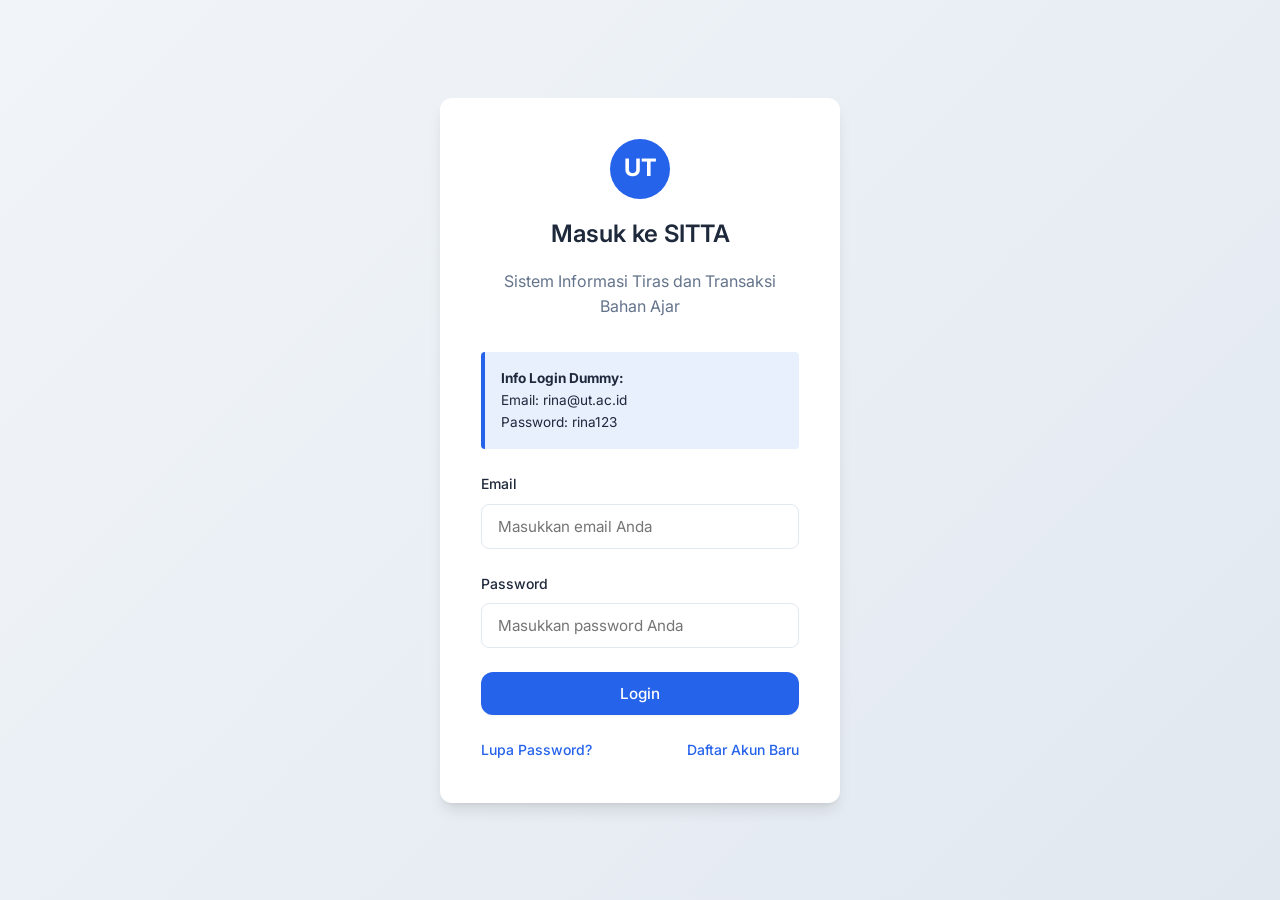
==== login.html @ 65f55c3a "Tugas Praktik 1 SITTA Frontend" ====
<!DOCTYPE html>
<html lang="id">
<head>
  <meta charset="UTF-8">
  <meta name="viewport" content="width=device-width, initial-scale=1.0">
  <title>Login - SITTA Universitas Terbuka</title>
  
  <!-- Google Fonts -->
  <link rel="preconnect" href="https://fonts.googleapis.com">
  <link rel="preconnect" href="https://fonts.gstatic.com" crossorigin>
  <link href="https://fonts.googleapis.com/css2?family=Inter:wght@400;500;600;700&display=swap" rel="stylesheet">
  
  <!-- Custom CSS -->
  <link rel="stylesheet" href="css/style.css">
</head>
<body>

  <!-- Custom Alert -->
  <div id="customAlert" class="custom-alert">
    <div id="alertIcon">⚠️</div>
    <div id="alertMessage">Pesan alert.</div>
  </div>

  <div class="auth-wrapper">
    <div class="auth-card glass">
      <div class="auth-header">
        <div class="auth-logo">UT</div>
        <h2>Masuk ke SITTA</h2>
        <p>Sistem Informasi Tiras dan Transaksi Bahan Ajar</p>
      </div>
      <div style="background-color: rgba(37, 99, 235, 0.1); border-left: 4px solid var(--primary-color); padding: 1rem; margin-bottom: 1.5rem; border-radius: 4px; font-size: 0.85rem;">
        <strong>Info Login Dummy:</strong><br>
        Email: <code>rina@ut.ac.id</code><br>
        Password: <code>rina123</code>
      </div>
      
      <form id="loginForm" onsubmit="handleLogin(event)">
        <div class="form-group">
          <label for="email" class="form-label">Email</label>
          <input type="email" id="email" class="form-control" placeholder="Masukkan email Anda" required>
        </div>
        
        <div class="form-group">
          <label for="password" class="form-label">Password</label>
          <input type="password" id="password" class="form-control" placeholder="Masukkan password Anda" required>
        </div>
        
        <button type="submit" class="btn btn-primary btn-block">Login</button>
      </form>
      
      <div class="auth-links">
        <a href="#" onclick="openModal('forgotModal')">Lupa Password?</a>
        <a href="#" onclick="openModal('registerModal')">Daftar Akun Baru</a>
      </div>
    </div>
  </div>

  <!-- Modal Lupa Password -->
  <div id="forgotModal" class="modal-overlay">
    <div class="modal-content">
      <span class="modal-close" onclick="closeModal('forgotModal')">&times;</span>
      <h3>Lupa Password</h3>
      <p class="mb-4">Masukkan email Anda untuk mereset password.</p>
      <form onsubmit="handleForgotPassword(event)">
        <div class="form-group">
          <label for="forgotEmail" class="form-label">Email Terdaftar</label>
          <input type="email" id="forgotEmail" class="form-control" placeholder="Email Anda" required>
        </div>
        <button type="submit" class="btn btn-primary btn-block">Kirim Link Reset</button>
      </form>
    </div>
  </div>

  <!-- Modal Daftar -->
  <div id="registerModal" class="modal-overlay">
    <div class="modal-content">
      <span class="modal-close" onclick="closeModal('registerModal')">&times;</span>
      <h3>Daftar Akun</h3>
      <p class="mb-4">Daftarkan akun baru untuk akses SITTA.</p>
      <form onsubmit="handleRegister(event)">
        <div class="form-group">
          <label for="regName" class="form-label">Nama Lengkap</label>
          <input type="text" id="regName" class="form-control" placeholder="Nama lengkap Anda" required>
        </div>
        <div class="form-group">
          <label for="regEmail" class="form-label">Email</label>
          <input type="email" id="regEmail" class="form-control" placeholder="Email Anda" required>
        </div>
        <div class="form-group">
          <label for="regPassword" class="form-label">Password</label>
          <input type="password" id="regPassword" class="form-control" placeholder="Password baru" required>
        </div>
        <button type="submit" class="btn btn-primary btn-block">Daftar Sekarang</button>
      </form>
    </div>
  </div>

  <!-- Scripts -->
  <script src="js/data.js"></script>
  <script src="js/main.js"></script>
</body>
</html>
---- css/style.css ----
:root {
  --primary-color: #2563eb;
  --primary-hover: #1d4ed8;
  --secondary-color: #f8fafc;
  --text-main: #1e293b;
  --text-muted: #64748b;
  --border-color: #e2e8f0;
  --bg-color: #f1f5f9;
  --success: #10b981;
  --danger: #ef4444;
  --warning: #f59e0b;
  --shadow-sm: 0 1px 2px 0 rgb(0 0 0 / 0.05);
  --shadow-md: 0 4px 6px -1px rgb(0 0 0 / 0.1), 0 2px 4px -2px rgb(0 0 0 / 0.1);
  --shadow-lg: 0 10px 15px -3px rgb(0 0 0 / 0.1), 0 4px 6px -4px rgb(0 0 0 / 0.1);
  --border-radius: 12px;
}

* {
  margin: 0;
  padding: 0;
  box-sizing: border-box;
  font-family: 'Inter', 'Segoe UI', Tahoma, Geneva, Verdana, sans-serif;
}

body {
  background-color: var(--bg-color);
  color: var(--text-main);
  line-height: 1.6;
}

/* Glassmorphism utility */
.glass {
  background: rgba(255, 255, 255, 0.7);
  backdrop-filter: blur(10px);
  -webkit-backdrop-filter: blur(10px);
  border: 1px solid rgba(255, 255, 255, 0.3);
}

/* Typography */
h1, h2, h3 {
  font-weight: 600;
  color: var(--text-main);
  margin-bottom: 1rem;
}

p {
  color: var(--text-muted);
}

/* Buttons */
.btn {
  display: inline-flex;
  align-items: center;
  justify-content: center;
  padding: 0.75rem 1.5rem;
  font-size: 0.95rem;
  font-weight: 500;
  border-radius: var(--border-radius);
  border: none;
  cursor: pointer;
  transition: all 0.2s ease;
}

.btn-primary {
  background-color: var(--primary-color);
  color: white;
  box-shadow: var(--shadow-sm);
}

.btn-primary:hover {
  background-color: var(--primary-hover);
  transform: translateY(-1px);
  box-shadow: var(--shadow-md);
}

.btn-secondary {
  background-color: white;
  color: var(--text-main);
  border: 1px solid var(--border-color);
}

.btn-secondary:hover {
  background-color: var(--secondary-color);
}

.btn-danger {
  background-color: var(--danger);
  color: white;
}

.btn-block {
  width: 100%;
}

/* Form Elements */
.form-group {
  margin-bottom: 1.5rem;
}

.form-label {
  display: block;
  font-size: 0.875rem;
  font-weight: 500;
  margin-bottom: 0.5rem;
  color: var(--text-main);
}

.form-control {
  width: 100%;
  padding: 0.75rem 1rem;
  font-size: 0.95rem;
  border: 1px solid var(--border-color);
  border-radius: 8px;
  background-color: white;
  transition: border-color 0.2s, box-shadow 0.2s;
}

.form-control:focus {
  outline: none;
  border-color: var(--primary-color);
  box-shadow: 0 0 0 3px rgba(37, 99, 235, 0.1);
}

/* Auth Layout */
.auth-wrapper {
  min-height: 100vh;
  display: flex;
  align-items: center;
  justify-content: center;
  padding: 1rem;
  background: linear-gradient(135deg, #f1f5f9 0%, #e2e8f0 100%);
}

.auth-card {
  width: 100%;
  max-width: 400px;
  padding: 2.5rem;
  border-radius: var(--border-radius);
  box-shadow: var(--shadow-lg);
  background-color: white;
}

.auth-header {
  text-align: center;
  margin-bottom: 2rem;
}

.auth-logo {
  width: 60px;
  height: 60px;
  background: var(--primary-color);
  color: white;
  border-radius: 50%;
  display: flex;
  align-items: center;
  justify-content: center;
  font-size: 1.5rem;
  font-weight: bold;
  margin: 0 auto 1rem;
}

.auth-links {
  display: flex;
  justify-content: space-between;
  margin-top: 1.5rem;
  font-size: 0.875rem;
}

.auth-links a {
  color: var(--primary-color);
  text-decoration: none;
  font-weight: 500;
}

.auth-links a:hover {
  text-decoration: underline;
}

/* Dashboard Layout */
.layout {
  display: flex;
  min-height: 100vh;
}

.sidebar {
  width: 260px;
  background-color: white;
  border-right: 1px solid var(--border-color);
  display: flex;
  flex-direction: column;
  position: fixed;
  height: 100vh;
  z-index: 10;
}

.sidebar-header {
  padding: 1.5rem;
  border-bottom: 1px solid var(--border-color);
}

.sidebar-logo-text {
  font-size: 1.25rem;
  font-weight: 700;
  color: var(--primary-color);
}

.nav-menu {
  padding: 1rem 0;
  list-style: none;
  flex-grow: 1;
}

.nav-item {
  padding: 0 1rem;
  margin-bottom: 0.5rem;
}

.nav-link {
  display: flex;
  align-items: center;
  padding: 0.75rem 1rem;
  color: var(--text-muted);
  text-decoration: none;
  border-radius: 8px;
  font-weight: 500;
  transition: all 0.2s;
}

.nav-link:hover {
  background-color: var(--secondary-color);
  color: var(--primary-color);
}

.nav-link.active {
  background-color: rgba(37, 99, 235, 0.1);
  color: var(--primary-color);
}

.main-content {
  flex: 1;
  margin-left: 260px;
  display: flex;
  flex-direction: column;
}

.topbar {
  height: 70px;
  background-color: white;
  border-bottom: 1px solid var(--border-color);
  display: flex;
  align-items: center;
  justify-content: space-between;
  padding: 0 2rem;
  position: sticky;
  top: 0;
  z-index: 5;
}

.greeting {
  font-weight: 600;
  font-size: 1.1rem;
}

.user-profile {
  display: flex;
  align-items: center;
  gap: 0.75rem;
}

.avatar {
  width: 40px;
  height: 40px;
  border-radius: 50%;
  background-color: var(--primary-color);
  color: white;
  display: flex;
  align-items: center;
  justify-content: center;
  font-weight: 600;
}

.page-content {
  padding: 2rem;
  flex-grow: 1;
}

/* Cards */
.card {
  background-color: white;
  border-radius: var(--border-radius);
  border: 1px solid var(--border-color);
  box-shadow: var(--shadow-sm);
  padding: 1.5rem;
  margin-bottom: 1.5rem;
}

.card-title {
  font-size: 1.1rem;
  margin-bottom: 1rem;
  border-bottom: 1px solid var(--border-color);
  padding-bottom: 0.75rem;
}

/* Modals */
.modal-overlay {
  position: fixed;
  top: 0;
  left: 0;
  right: 0;
  bottom: 0;
  background-color: rgba(0, 0, 0, 0.5);
  display: flex;
  align-items: center;
  justify-content: center;
  z-index: 100;
  opacity: 0;
  visibility: hidden;
  transition: all 0.3s ease;
  backdrop-filter: blur(4px);
}

.modal-overlay.active {
  opacity: 1;
  visibility: visible;
}

.modal-content {
  background-color: white;
  width: 100%;
  max-width: 450px;
  border-radius: var(--border-radius);
  padding: 2rem;
  box-shadow: var(--shadow-lg);
  transform: translateY(20px);
  transition: transform 0.3s ease;
  position: relative;
}

.modal-overlay.active .modal-content {
  transform: translateY(0);
}

.modal-close {
  position: absolute;
  top: 1rem;
  right: 1.5rem;
  font-size: 1.5rem;
  cursor: pointer;
  color: var(--text-muted);
}

.modal-close:hover {
  color: var(--text-main);
}

/* Custom Alert */
.custom-alert {
  position: fixed;
  top: 20px;
  right: 20px;
  background-color: white;
  border-left: 4px solid var(--danger);
  padding: 1rem 1.5rem;
  border-radius: 8px;
  box-shadow: var(--shadow-md);
  z-index: 1000;
  transform: translateX(120%);
  transition: transform 0.3s ease;
  display: flex;
  align-items: center;
  gap: 1rem;
}

.custom-alert.show {
  transform: translateX(0);
}

.custom-alert.success {
  border-left-color: var(--success);
}

/* Tracking Timeline */
.tracking-container {
  max-width: 800px;
  margin: 0 auto;
}

.tracking-header {
  display: flex;
  justify-content: space-between;
  align-items: center;
  margin-bottom: 2rem;
  padding-bottom: 1rem;
  border-bottom: 1px solid var(--border-color);
}

.status-badge {
  padding: 0.5rem 1rem;
  border-radius: 50px;
  font-size: 0.875rem;
  font-weight: 600;
  background-color: rgba(37, 99, 235, 0.1);
  color: var(--primary-color);
}

.status-badge.success {
  background-color: rgba(16, 185, 129, 0.1);
  color: var(--success);
}

.timeline {
  position: relative;
  padding-left: 2rem;
}

.timeline::before {
  content: '';
  position: absolute;
  top: 0;
  bottom: 0;
  left: 7px;
  width: 2px;
  background-color: var(--border-color);
}

.timeline-item {
  position: relative;
  margin-bottom: 1.5rem;
}

.timeline-item::before {
  content: '';
  position: absolute;
  left: -2rem;
  top: 5px;
  width: 16px;
  height: 16px;
  border-radius: 50%;
  background-color: var(--primary-color);
  border: 3px solid white;
  box-shadow: 0 0 0 1px var(--primary-color);
}

.timeline-date {
  font-size: 0.85rem;
  color: var(--text-muted);
  margin-bottom: 0.25rem;
}

.timeline-content {
  background-color: var(--secondary-color);
  padding: 1rem;
  border-radius: 8px;
  border: 1px solid var(--border-color);
}

/* Data Table */
.table-responsive {
  overflow-x: auto;
}

.table {
  width: 100%;
  border-collapse: collapse;
}

.table th, .table td {
  padding: 1rem;
  text-align: left;
  border-bottom: 1px solid var(--border-color);
}

.table th {
  font-weight: 600;
  color: var(--text-muted);
  background-color: var(--secondary-color);
}

.table tr:hover {
  background-color: rgba(248, 250, 252, 0.8);
}

.cover-img {
  width: 60px;
  height: 80px;
  object-fit: cover;
  border-radius: 4px;
  box-shadow: var(--shadow-sm);
}

/* Dashboard Widgets */
.widgets-grid {
  display: grid;
  grid-template-columns: repeat(auto-fit, minmax(250px, 1fr));
  gap: 1.5rem;
  margin-bottom: 2rem;
}

.widget {
  background: white;
  padding: 1.5rem;
  border-radius: var(--border-radius);
  box-shadow: var(--shadow-sm);
  display: flex;
  align-items: center;
  gap: 1rem;
  border: 1px solid var(--border-color);
}

.widget-icon {
  width: 50px;
  height: 50px;
  border-radius: 12px;
  background-color: rgba(37, 99, 235, 0.1);
  color: var(--primary-color);
  display: flex;
  align-items: center;
  justify-content: center;
  font-size: 1.5rem;
}

.widget-info h3 {
  margin: 0;
  font-size: 1.5rem;
  color: var(--text-main);
}

.widget-info p {
  margin: 0;
  font-size: 0.875rem;
}

/* Utility Classes */
.mt-4 { margin-top: 1rem; }
.mb-4 { margin-bottom: 1rem; }
.text-center { text-align: center; }
.d-flex { display: flex; }
.align-center { align-items: center; }
.justify-between { justify-content: space-between; }
.gap-2 { gap: 0.5rem; }
.gap-3 { gap: 1rem; }
.d-none { display: none !important; }

/* Responsive adjustments */
@media (max-width: 768px) {
  .sidebar {
    transform: translateX(-100%);
    transition: transform 0.3s;
  }
  .sidebar.show {
    transform: translateX(0);
  }
  .main-content {
    margin-left: 0;
  }
  .topbar {
    padding: 0 1rem;
  }
}
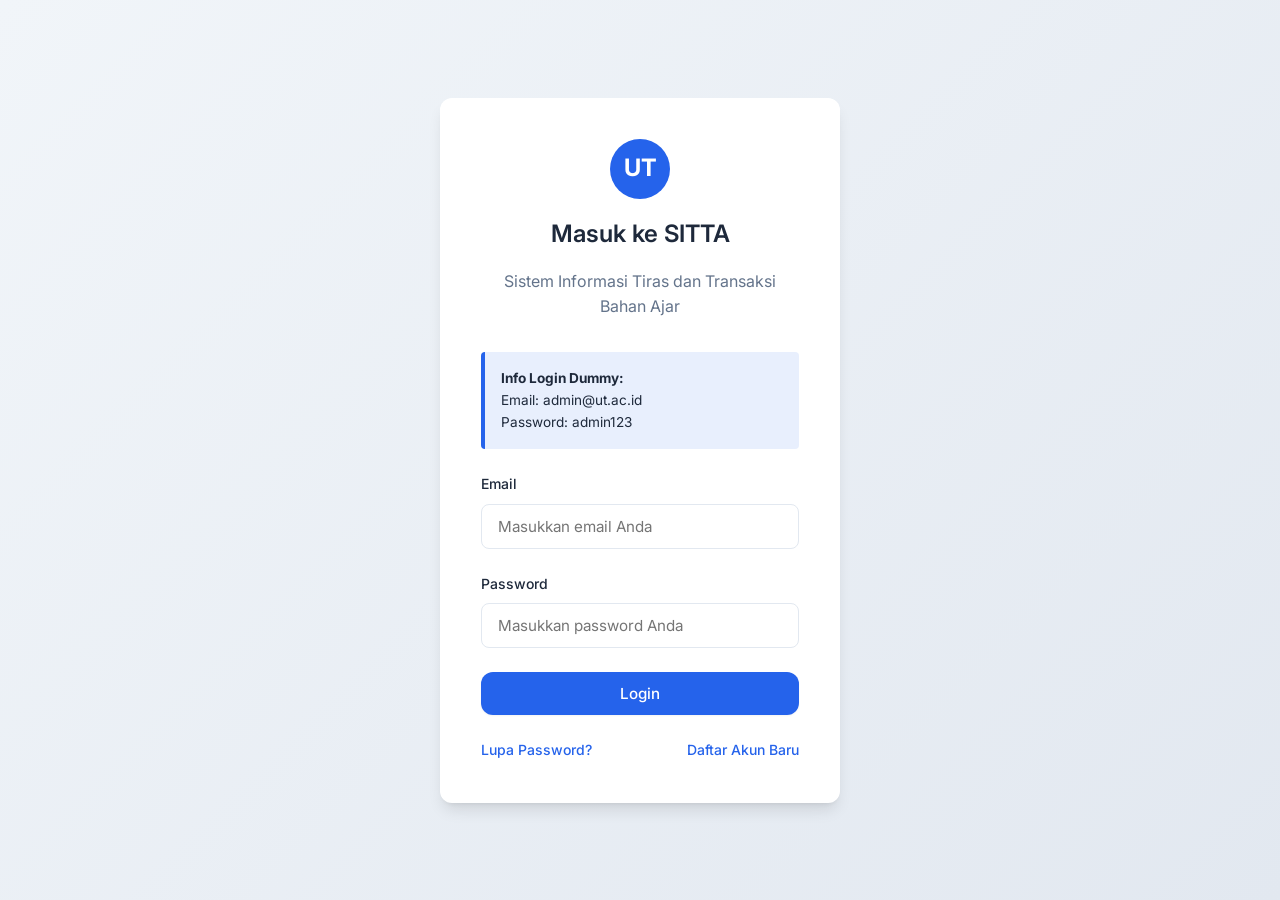
==== commit bdbb7720: "Update dummy login info to admin" ====
--- a/login.html
+++ b/login.html
@@ -30,8 +30,8 @@
       </div>
       <div style="background-color: rgba(37, 99, 235, 0.1); border-left: 4px solid var(--primary-color); padding: 1rem; margin-bottom: 1.5rem; border-radius: 4px; font-size: 0.85rem;">
         <strong>Info Login Dummy:</strong><br>
-        Email: <code>rina@ut.ac.id</code><br>
-        Password: <code>rina123</code>
+        Email: <code>admin@ut.ac.id</code><br>
+        Password: <code>admin123</code>
       </div>
       
       <form id="loginForm" onsubmit="handleLogin(event)">
--- a/css/style.css
+++ b/css/style.css
@@ -543,6 +543,9 @@
 
 /* Responsive adjustments */
 @media (max-width: 768px) {
+  #menuToggle {
+    display: block !important;
+  }
   .sidebar {
     transform: translateX(-100%);
     transition: transform 0.3s;
